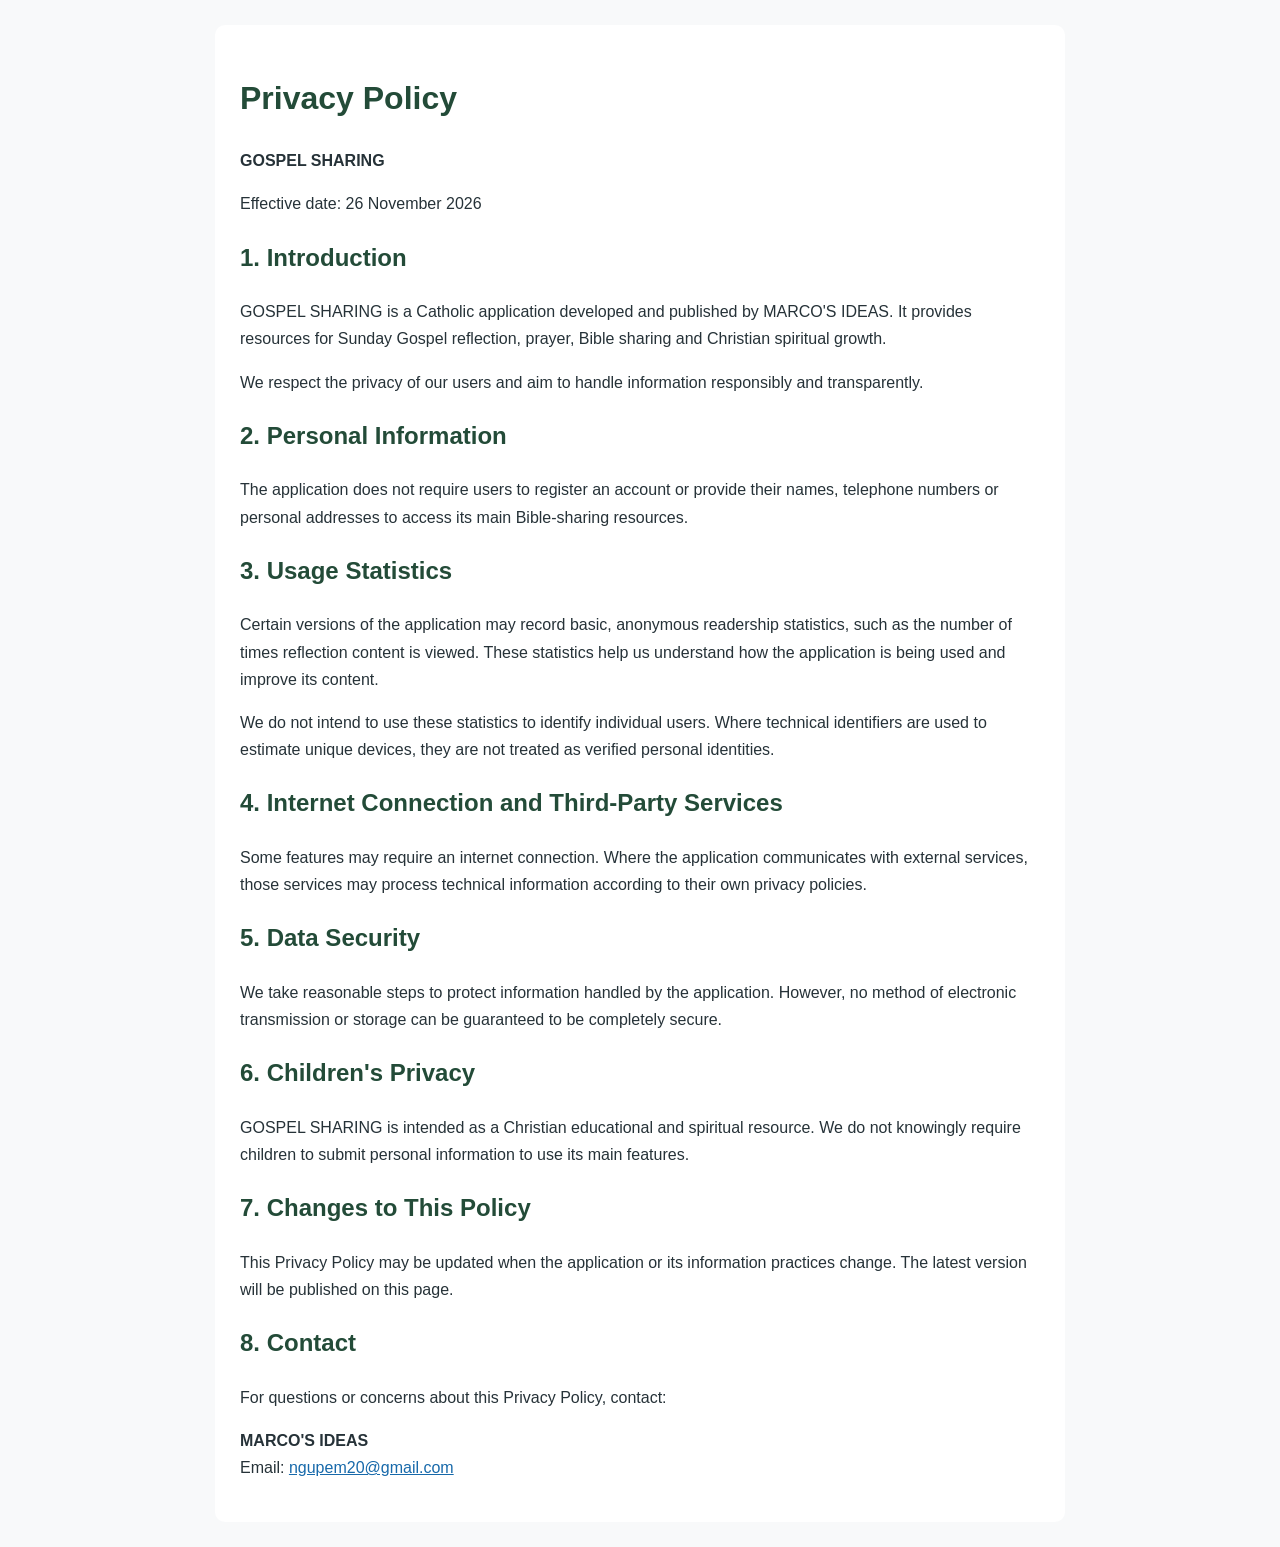
==== privacy.html @ 2e16c6dd "Create privacy.html" ====
<!DOCTYPE html>
<html lang="en">
<head>
  <meta charset="UTF-8">
  <meta name="viewport" content="width=device-width, initial-scale=1.0">
  <title>Privacy Policy - GOSPEL SHARING</title>
  <meta name="description" content="Privacy Policy for the GOSPEL SHARING Catholic Bible sharing application.">
  <style>
    body {
      font-family: Arial, sans-serif;
      line-height: 1.7;
      max-width: 850px;
      margin: auto;
      padding: 25px;
      color: #263238;
      background: #f8f9fa;
    }
    h1, h2 { color: #234b38; }
    main {
      background: white;
      padding: 25px;
      border-radius: 10px;
    }
    a { color: #1769aa; }
  </style>
</head>
<body>
<main>
  <h1>Privacy Policy</h1>
  <p><strong>GOSPEL SHARING</strong></p>
  <p>Effective date: 26 November 2026</p>

  <h2>1. Introduction</h2>
  <p>
    GOSPEL SHARING is a Catholic application developed and published
    by MARCO'S IDEAS. It provides resources for Sunday Gospel reflection,
    prayer, Bible sharing and Christian spiritual growth.
  </p>
  <p>
    We respect the privacy of our users and aim to handle information
    responsibly and transparently.
  </p>

  <h2>2. Personal Information</h2>
  <p>
    The application does not require users to register an account or
    provide their names, telephone numbers or personal addresses to
    access its main Bible-sharing resources.
  </p>

  <h2>3. Usage Statistics</h2>
  <p>
    Certain versions of the application may record basic, anonymous
    readership statistics, such as the number of times reflection
    content is viewed. These statistics help us understand how the
    application is being used and improve its content.
  </p>
  <p>
    We do not intend to use these statistics to identify individual
    users. Where technical identifiers are used to estimate unique
    devices, they are not treated as verified personal identities.
  </p>

  <h2>4. Internet Connection and Third-Party Services</h2>
  <p>
    Some features may require an internet connection. Where the
    application communicates with external services, those services
    may process technical information according to their own privacy
    policies.
  </p>

  <h2>5. Data Security</h2>
  <p>
    We take reasonable steps to protect information handled by the
    application. However, no method of electronic transmission or
    storage can be guaranteed to be completely secure.
  </p>

  <h2>6. Children's Privacy</h2>
  <p>
    GOSPEL SHARING is intended as a Christian educational and spiritual
    resource. We do not knowingly require children to submit personal
    information to use its main features.
  </p>

  <h2>7. Changes to This Policy</h2>
  <p>
    This Privacy Policy may be updated when the application or its
    information practices change. The latest version will be published
    on this page.
  </p>

  <h2>8. Contact</h2>
  <p>
    For questions or concerns about this Privacy Policy, contact:
  </p>
  <p>
    <strong>MARCO'S IDEAS</strong><br>
    Email:
    <a href="mailto:ngupem20@gmail.com">ngupem20@gmail.com</a>
  </p>
</main>
</body>
</html>
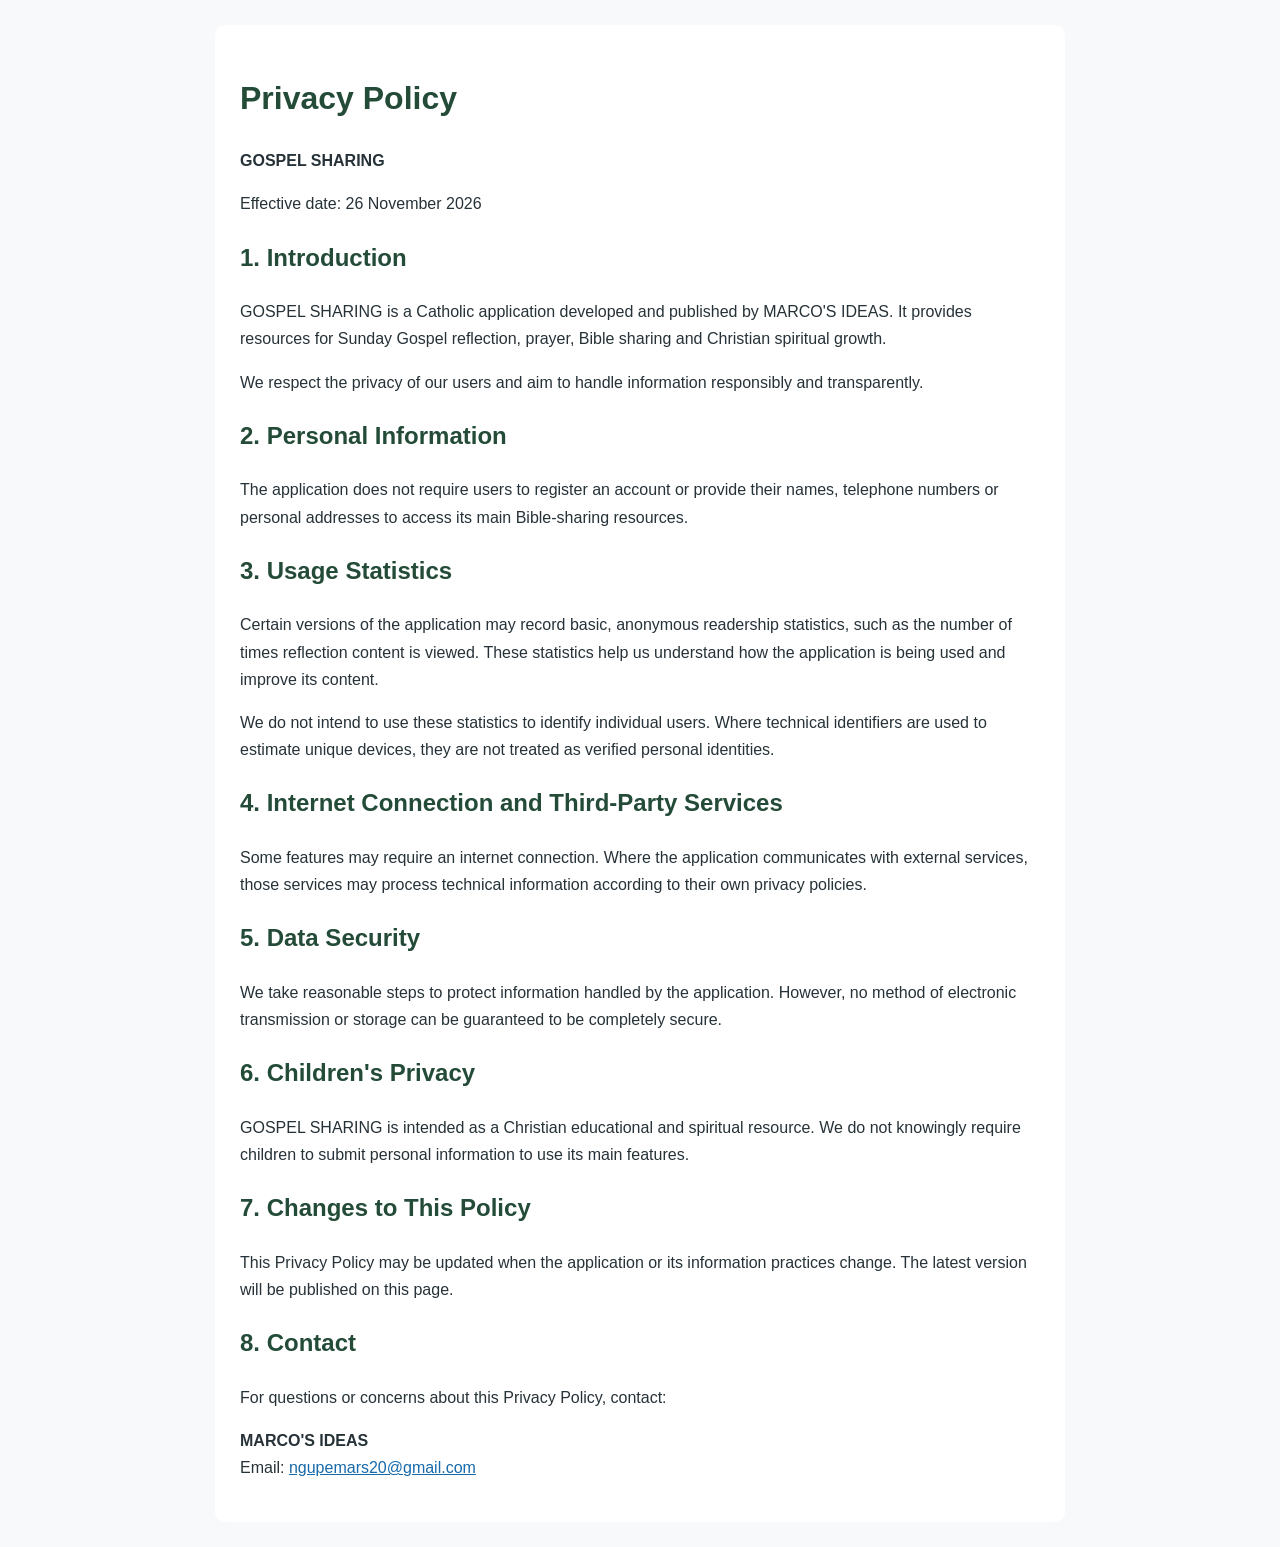
==== commit d46015c2: "Update privacy.html" ====
--- a/privacy.html
+++ b/privacy.html
@@ -98,7 +98,7 @@
   <p>
     <strong>MARCO'S IDEAS</strong><br>
     Email:
-    <a href="mailto:ngupem20@gmail.com">ngupem20@gmail.com</a>
+    <a href="mailto:ngupem20@gmail.com">ngupemars20@gmail.com</a>
   </p>
 </main>
 </body>
